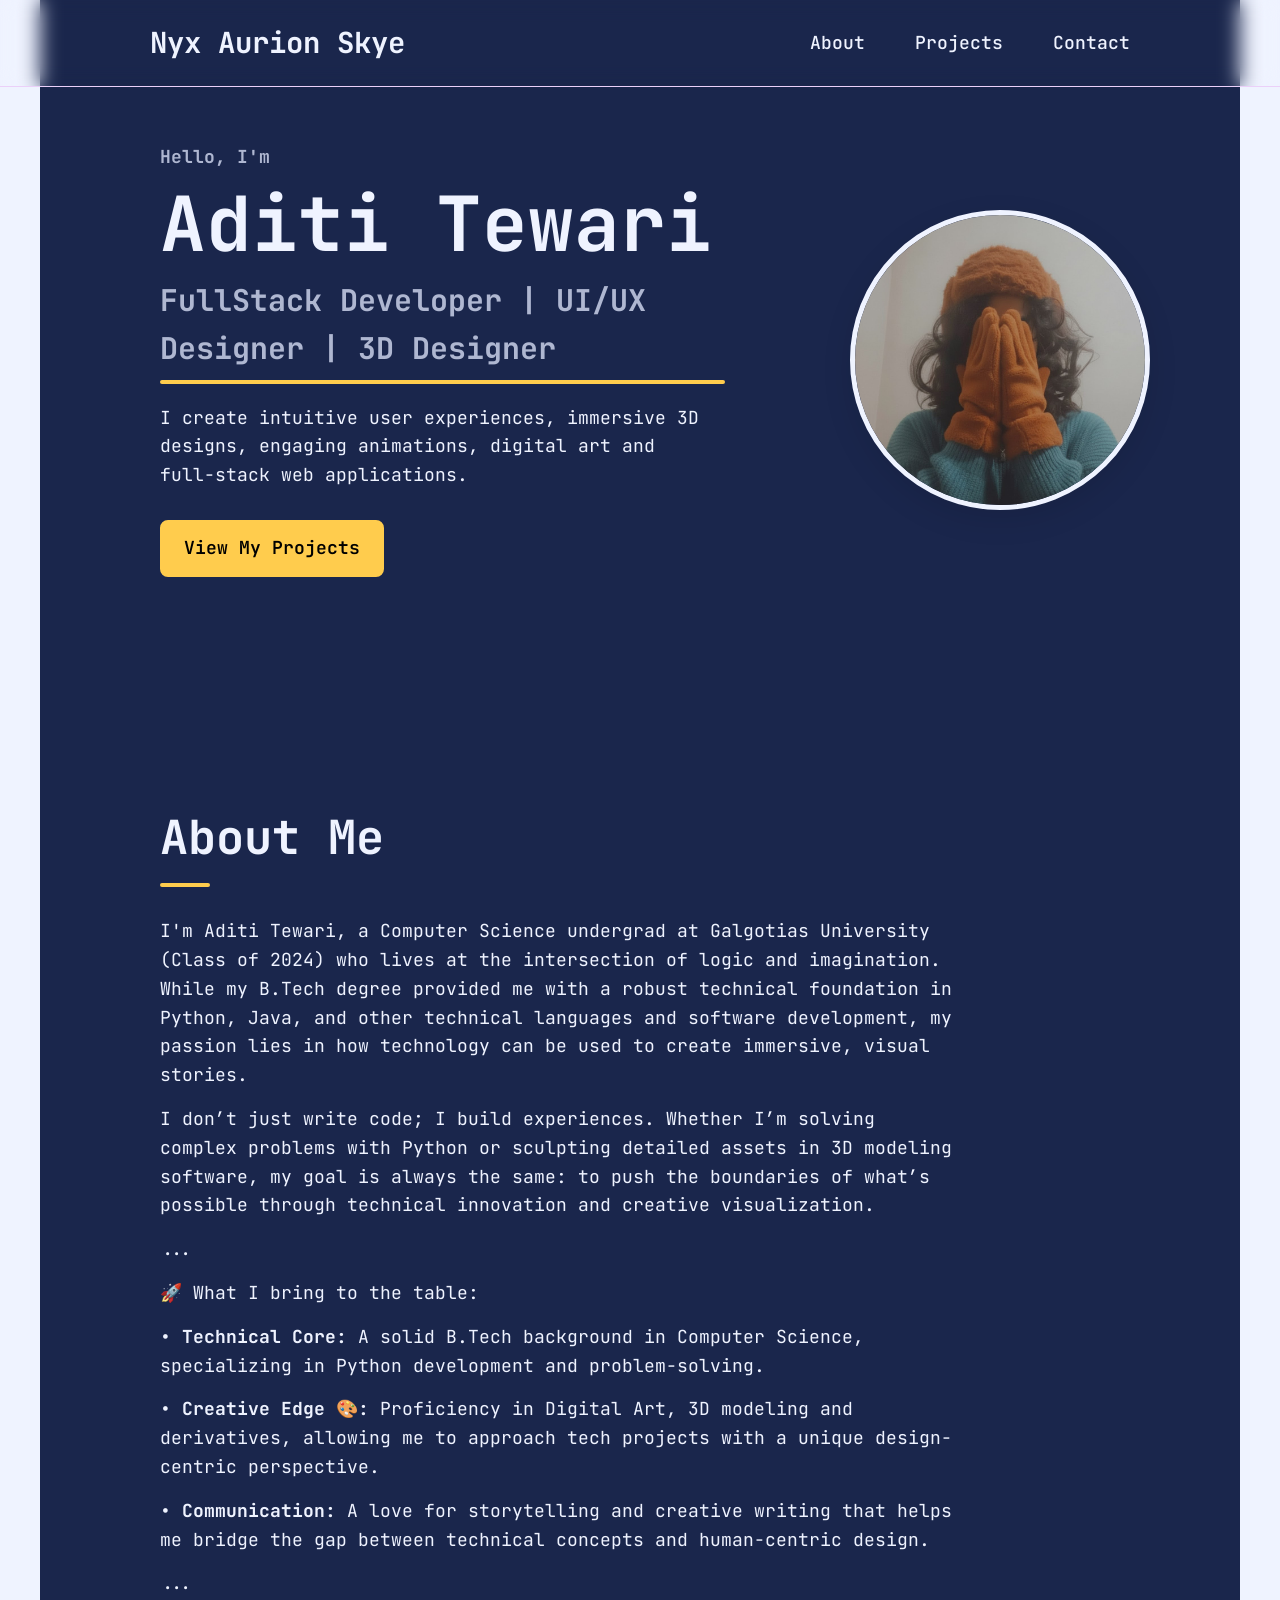
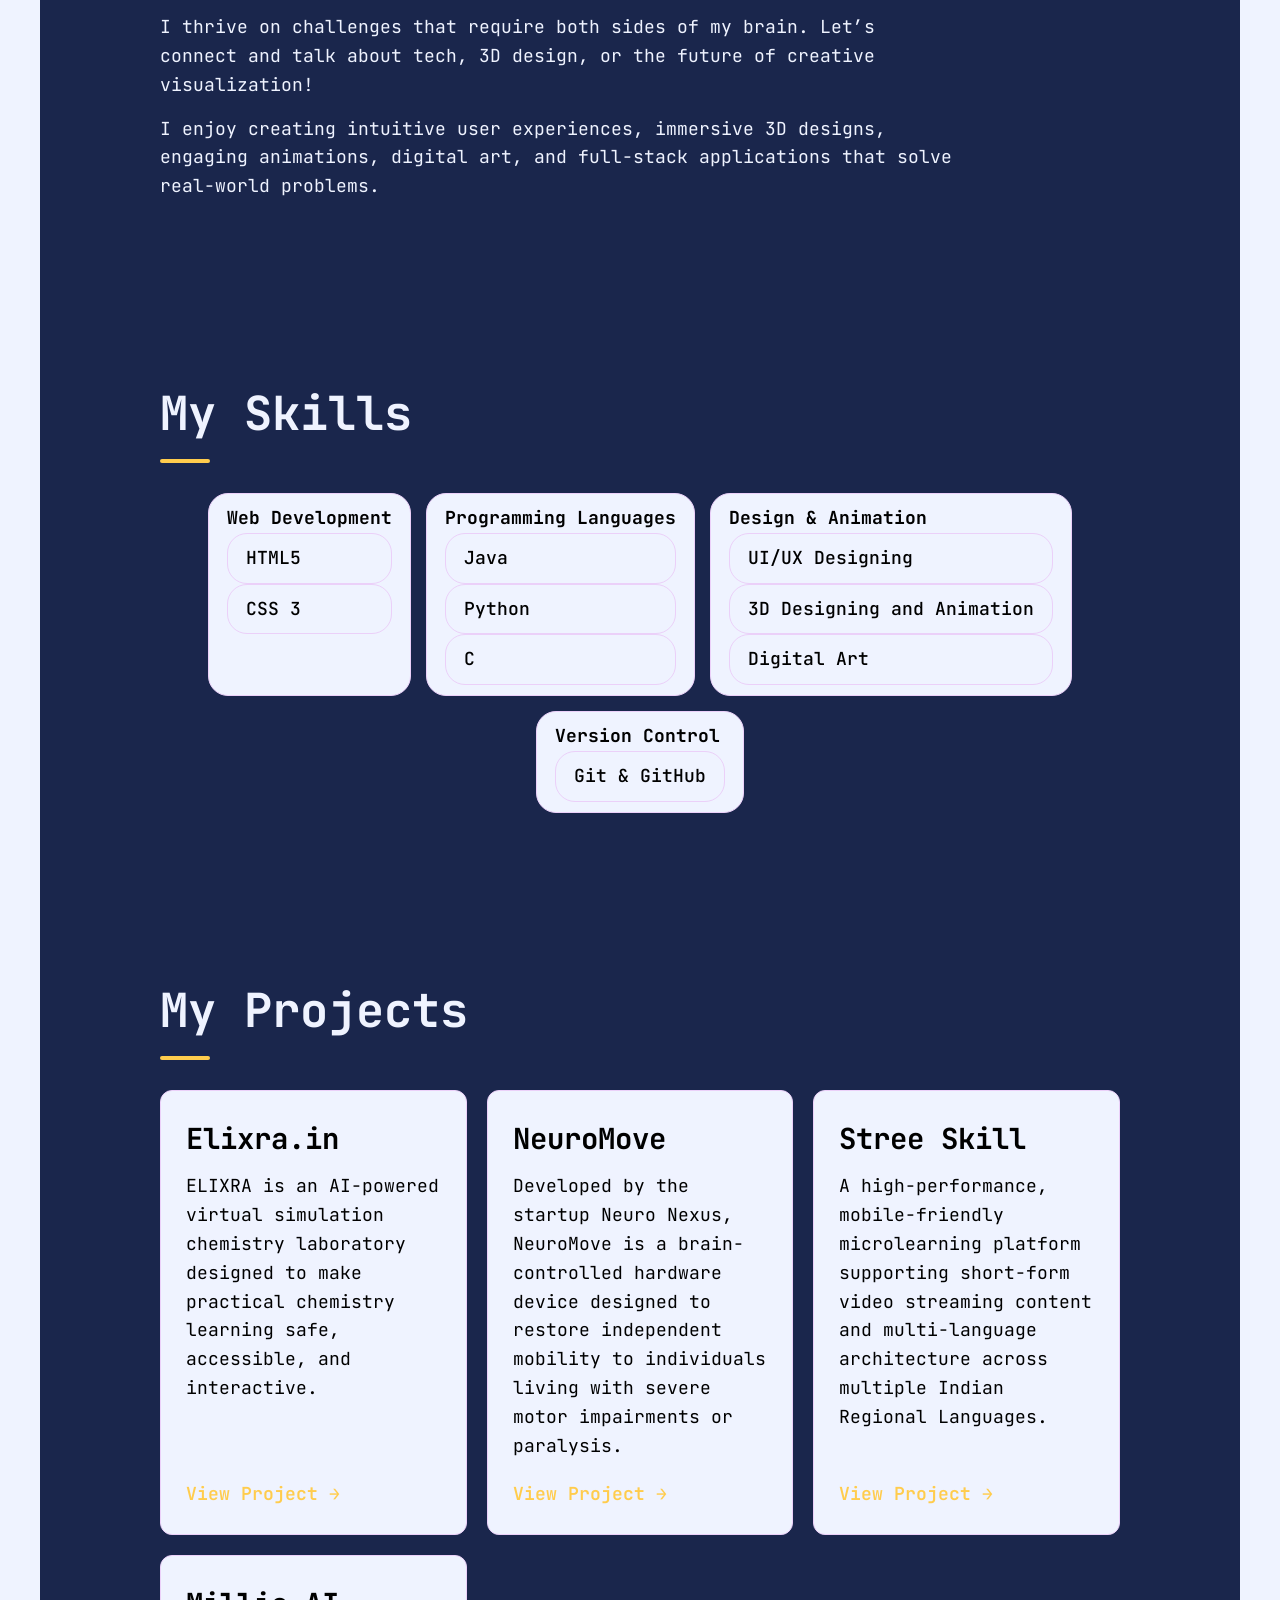
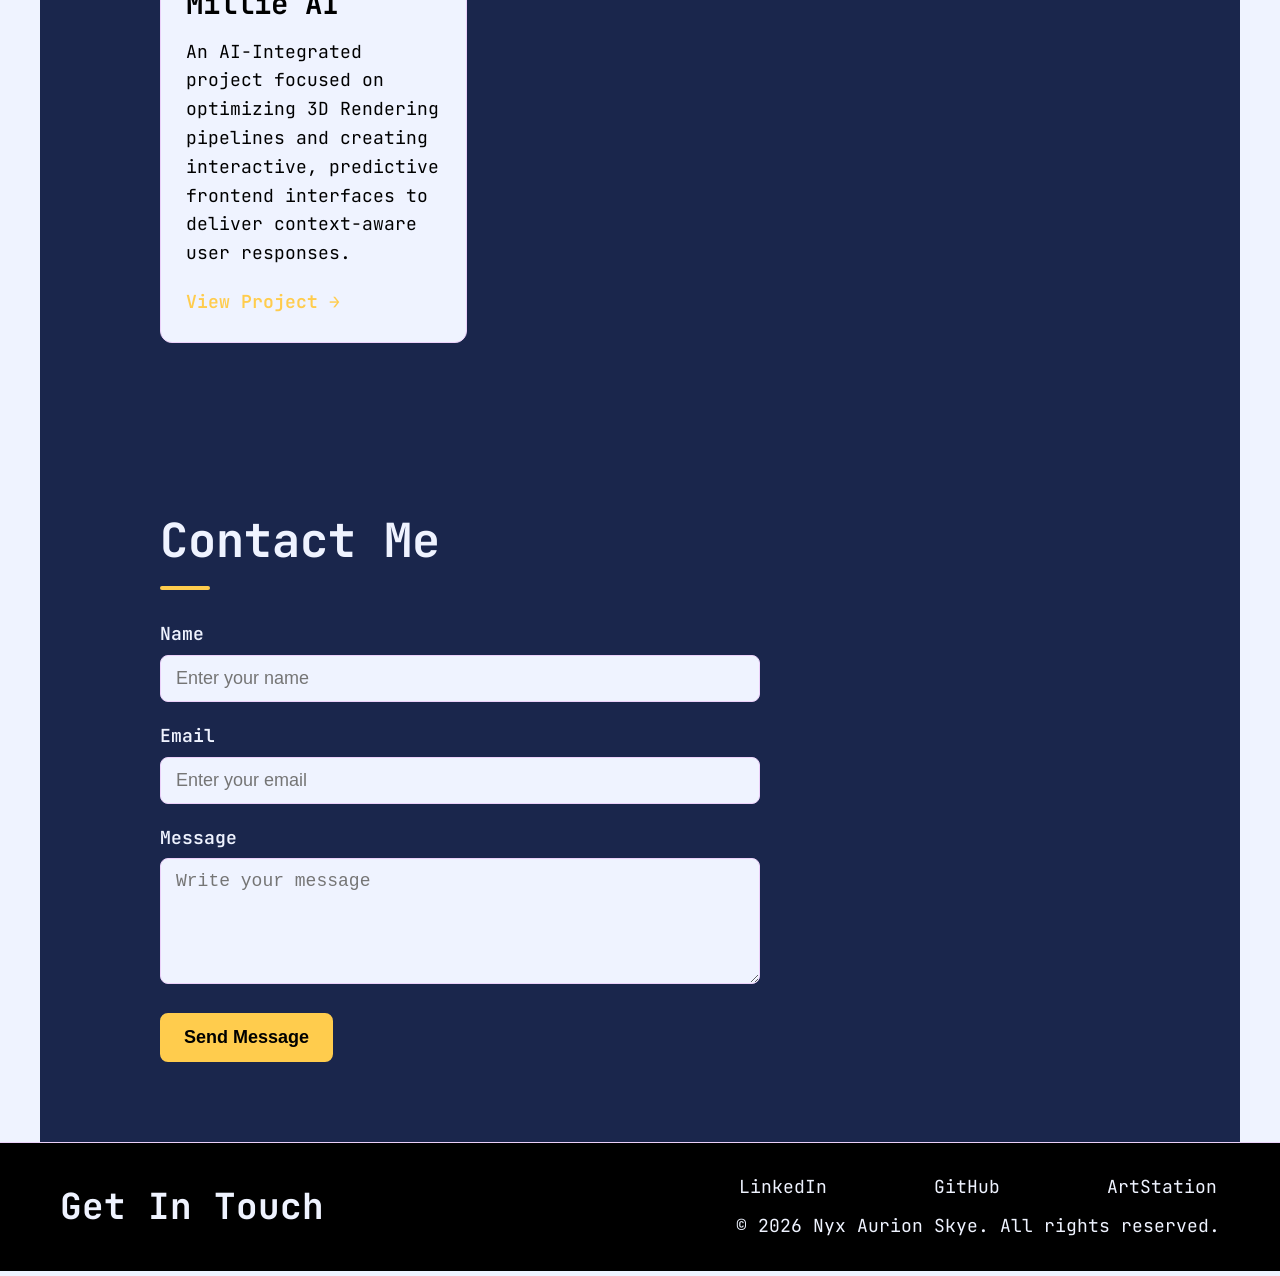
==== index.html @ 704d7456 "Portfolio Commit: Basic Changes" ====
<!DOCTYPE html>
<html lang="en">
    <head>
        <meta charset="UTF-8">
        <meta name="viewport" content="width=device-width, initial-scale=1.0"> 
        <meta name="description" content="Aditi Tewari(Nyx Aurion Skye) portfolio showcasing skills and projects.">

        <title>NyxSkye | Developer Portfolio</title>
        <link rel="stylesheet" href="styles.css">
        <link rel="preconnect" href="https://fonts.googleapis.com">
        <link rel="preconnect" href="https://fonts.gstatic.com" crossorigin>
        <link href="https://fonts.googleapis.com/css2?family=JetBrains+Mono:ital,wght@0,100..800;1,100..800&display=swap" rel="stylesheet">
    </head>
    <body>
        <header>
            <nav class="navbar">
                <a class="logo">Nyx Aurion Skye</a>
                <ul class="nav-links">
                    <li>
                        <a href="#about">About</a>
                    </li>
                    <li>
                        <a href="#projects">Projects</a>
                    </li>
                    <li>
                        <a href="#contact">Contact</a>
                    </li>
                </ul>
            </nav>
        </header>
        <main>
            <div class="container">
            <section class="hero">
                <div class="hero-content">
                    <p class="intro">Hello, I'm</p>
                    <h1>Aditi Tewari</h1>
                    <h2>FullStack Developer | UI/UX Designer | 3D Designer</h2>
                    <p class="hero-description">
                        I create intuitive user experiences, immersive 3D designs,
                        engaging animations, digital art and full-stack web applications.
                    </p>
                    <a href="#projects" class="btn">
                        View My Projects
                    </a>
                </div>
                <div class="hero-image">
                    <img
                        src="img_assets/profile.jpg"
                        alt="Profile photo of Aditi Tewari"
                    >
                </div>
            </section>
            <section id="about" class="section">
                <h2 class="section-title">About Me</h2>
                    <p>
                        I'm Aditi Tewari, a Computer Science undergrad at Galgotias University (Class of 2024) who lives at the intersection of logic and imagination. While my B.Tech degree provided me with a robust technical foundation in Python, Java, and other technical languages and software development, my passion lies in how technology can be used to create immersive, visual stories.
                    </p>
                    <p>
                        I don’t just write code; I build experiences. Whether I’m solving complex problems with Python or sculpting detailed assets in 3D modeling software, my goal is always the same: to push the boundaries of what’s possible through technical innovation and creative visualization.
                    </p>
                    <p> ... </p>
                    <p>
                        🚀 What I bring to the table:
                    </p>
                    <p>
                        <strong>• Technical Core:</strong> A solid B.Tech background in Computer Science, specializing in Python development and problem-solving.
                    </p>
                    <p>
                        <strong>• Creative Edge 🎨:</strong> Proficiency in Digital Art, 3D modeling and derivatives, allowing me to approach tech projects with a unique design-centric perspective.
                    </p>
                    <p>
                        <strong>• Communication:</strong> A love for storytelling and creative writing that helps me bridge the gap between technical concepts and human-centric design.
                    </p>
                    <p> ... </p>
                    <p>
                        I thrive on challenges that require both sides of my brain. Let’s connect and talk about tech, 3D design, or the future of creative visualization!
                    </p>
                <p>
                    I enjoy creating intuitive user experiences, immersive
                    3D designs, engaging animations, digital art, and
                    full-stack applications that solve real-world problems.
                </p>
            </section>
            <section id="skills" class="section">
                <h2 class="section-title">My Skills</h2>
                <ul class="skills-list">
                    <li>
                        <strong>Web Development</strong>
                        <ul>
                            <li>HTML5</li>
                            <li>CSS 3</li>
                        </ul>
                    </li>
                    <li>
                        <strong>Programming Languages</strong>
                        <ul>
                            <li>Java</li>
                            <li>Python</li>
                            <li>C</li>
                        </ul>
                    </li>
                    <li>
                        <strong>Design &amp; Animation</strong>
                        <ul>
                            <li>UI/UX Designing</li>
                            <li>3D Designing and Animation</li>
                            <li>Digital Art</li>
                        </ul>
                    </li>
                    <li>
                        <strong>Version Control</strong>
                        <ul>
                            <li>Git &amp; GitHub</li>
                        </ul>
                    </li>
                </ul>
            </section>
            <section id="projects" class="section">
                <h2 class="section-title">My Projects</h2>
                <div class="projects">
                    <article class="project-card">
                        <h3>Elixra.in</h3>
                        <p>
                            ELIXRA is an AI-powered virtual simulation  chemistry laboratory 
                            designed to make practical chemistry learning safe, accessible, 
                            and interactive. 
                        </p>
                        <a href="#" class="project-link">
                            View Project →
                        </a>
                    </article>
                    <article class="project-card">
                        <h3>NeuroMove</h3>
                        <p>
                            Developed by the startup Neuro Nexus, NeuroMove is a 
                            brain-controlled hardware device designed to restore 
                            independent mobility to individuals living with severe 
                            motor impairments or paralysis. 
                        </p>
                        <a href="#" class="project-link">
                            View Project →
                        </a>
                    </article>
                    <article class="project-card">
                        <h3>Stree Skill</h3>
                        <p>
                            A high-performance, mobile-friendly microlearning 
                            platform supporting short-form video streaming content 
                            and multi-language architecture across multiple Indian 
                            Regional Languages.
                        </p>
                        <a href="#" class="project-link">
                            View Project →
                        </a>
                    </article>
                    <article class="project-card">
                        <h3>Millie AI</h3>
                        <p>
                            An AI-Integrated project focused on optimizing 3D 
                            Rendering pipelines and creating interactive, 
                            predictive frontend interfaces to deliver 
                            context-aware user responses.
                        </p>
                        <a href="#" class="project-link">
                            View Project →
                        </a>
                    </article>
                </div>
            </section>
            <section id="contact" class="section">
                <h2 class="section-title">Contact Me</h2>
                <form class="contact-form">
                    <div class="form-group">
                        <label for="name">
                            Name
                        </label>
                        <input
                            type="text"
                            id="name"
                            name="name"
                            placeholder="Enter your name"
                        >
                    </div>
                    <div class="form-group">
                        <label for="email">
                            Email
                        </label>
                        <input
                            type="email"
                            id="email"
                            name="email"
                            placeholder="Enter your email"
                        >
                    </div>
                    <div class="form-group">
                        <label for="message">
                            Message
                        </label>
                        <textarea
                            id="message"
                            name="message"
                            rows="5"
                            placeholder="Write your message"
                        ></textarea>
                    </div>
                    <button type="submit" class="btn">
                        Send Message
                    </button>
                </form>
            </section>
            </div>
        </main>
        <footer>
            <div class="footer-content">
                <div class="footer-left">
                    <h1>Get In Touch</h1>
                </div>
                <div class="footer-right">
                    <div class="social-links">
                        <a href="linkedin.com/in/nyx-aurion-skye" target="_blank">LinkedIn</a>
                        <a href="github.com/NyxAurionSkye" target="_blank">GitHub</a>
                        <a href="artstation.com/nyxaurionskye" target="_blank">ArtStation</a>
                    </div>
                    <p> © 2026 Nyx Aurion Skye. All rights reserved.</p>
                </div>
            </div>
        </footer>
    </body>
</html>
---- styles.css ----
/* ==================== CSS VARIABLES ==================== */

:root {
    /* Button and hover */
    --primary: #FFCC4D;
    --primary-dark: #1A264C;
    /* Text of 3 types */
    --text: #EFF3FF;
    --dark-text: #000000;
    --light-text: #AFB7D1;
    /* Main Background */
    --background: #EFF3FF;
    /* Card, Form, and Border */
    --white: #EFF3FF;
    --border: #EBD0F9;

    --footer: #000000;
}


/* ==================== RESET ==================== */

* {
    margin: 0;
    padding: 0;
    box-sizing: border-box;
}


/* ==================== GLOBAL STYLES ==================== */

html {
    scroll-behavior: smooth;
}

body {
    font-family: 'JetBrains Mono', monospace;
    font-size: 18px;
    line-height: 1.6;
    color: var(--dark-text);
    background-color: var(--background);
}

a {
    color: inherit;
    text-decoration: none;
}

ul {
    list-style: none;
}

img {
    max-width: 100%;
    display: block;
}


/* ==================== HEADER ==================== */

header {
    position: fixed;
    top: 0;
    left: 0;
    right: 0;
    z-index: 1000;
    backdrop-filter: blur(10px);
    border-bottom: 1px solid var(--border);
}

.navbar {
    max-width: 1100px;
    margin: auto;
    padding: 20px 60px;
    display: flex;
    justify-content: space-between;
    align-items: center;
}

.logo {
    color: var(--text);
    font-size: 29px;
    font-weight: bold;
}

.nav-links {
    display: flex;
    gap: 50px;
}

.nav-links a {
    color: var(--text);
    font-weight: 500;
    transition: color 0.2s ease;
}

.nav-links a:hover {
    color: var(--light-text);
}


/* ==================== Container ==================== */
.container{
    background-color: var(--primary-dark);
    width: calc(100% - 80px);
    margin: 0 auto;
}

/* ==================== HERO ==================== */

.hero {
    max-width: 1100px;
    min-height: 80vh;
    margin: auto;
    padding: 80px 40px;
    display: flex;
    justify-content: space-between;
    align-items: center;
    gap: 25px;
}

.hero-content {
    padding: 30px;
    flex: 1;
}

.intro {
    color: var(--light-text);
    font-size: 18px;
    font-weight: bold;
}

.hero h1 {
    color: var(--text);
    font-size: 76px;
    line-height: 1.1;
    margin: 10px 0;
}

.hero h2 {
    color: var(--light-text);
    font-size: 30px;
    margin-bottom: 20px;
}

.hero h2::after {
    content: "";
    display: block;
    width: calc(100% - 70px);
    height: 4px;
    margin-top: 8px;
    background-color: var(--primary);
    border-radius: 5px;
}

.hero-description {
    max-width: 550px;
    color: var(--text);
    margin-bottom: 30px;
}

.hero-image {
    flex: 0 0 300px;
}

.hero-image img {
    width: 300px;
    height: 300px;
    object-fit: cover;
    border-radius: 50%;
    border: 5px solid var(--white);
    box-shadow: 0 10px 30px rgba(0, 0, 0, 0.1);
}


/* ==================== BUTTON ==================== */

.btn {
    display: inline-block;
    padding: 12px 22px;
    color: var(--dark-text);
    background-color: var(--primary);
    border: 2px solid var(--primary);
    border-radius: 8px;
    font-size: 18px;
    font-weight: 600;
    cursor: pointer;
    transition:
        background-color 0.2s ease,
        transform 0.2s ease;
}

.btn:hover {
    color: var(--primary);
    background-color: var(--primary-dark);
    transform: translateY(-2px);
}


/* ==================== COMMON SECTION ==================== */

.section {
    max-width: 1100px;
    margin: auto;
    padding: clamp(48px, 7vw, 80px) clamp(20px, 6vw, 70px);
}

.section-title {
    position: relative;
    color: var(--text);
    font-size: 47px;
    margin-bottom: 30px;
}

.section-title::after {
    content: "";
    display: block;
    width: 50px;
    height: 4px;
    margin-top: 8px;
    background-color: var(--primary);
    border-radius: 5px;
}


/* ==================== ABOUT ==================== */

#about p {
    max-width: 800px;
    color: var(--text);
    margin-bottom: 15px;
}


/* ==================== SKILLS ==================== */

.skills-list {
    display: flex;
    flex-wrap: wrap;
    justify-content: center;
    gap: 15px;
}

.skills-list li {
    padding: 10px 18px;
    background-color: var(--white);
    border: 1px solid var(--border);
    border-radius: 20px;
    font-weight: 500;
    transition:
        transform 0.2s ease,
        box-shadow 0.2s ease;
}

.skills-list li:hover {
    transform: translateY(-3px);
    box-shadow: 0 5px 15px rgba(0, 0, 0, 0.08);
}


/* ==================== PROJECTS ==================== */

.projects {
    display: grid;
    grid-template-columns: repeat(3, 1fr);
    justify-items: center;
    gap: 20px;
}

.project-card {
    min-height: 250px;
    padding: 25px;
    display: flex;
    flex-direction: column;
    background-color: var(--white);
    border: 1px solid var(--border);
    border-radius: 12px;
    transition:
        transform 0.2s ease,
        box-shadow 0.2s ease;
}

.project-card:hover {
    transform: translateY(-5px);
    box-shadow: 0 10px 25px rgba(0, 0, 0, 0.08);
}

.project-card h3 {
    color: var(--dark-text);
    font-size: 29px;
    margin-bottom: 10px;
}

.project-card p {
    color: var(--dark-text);
    margin-bottom: 20px;
}

.project-link {
    margin-top: auto;
    color: var(--primary);
    font-weight: 600;
}

.project-link:hover {
    color: var(--primary-dark);
}


/* ==================== CONTACT FORM ==================== */

.contact-form {
    max-width: 600px;
}

.form-group {
    margin-bottom: 20px;
}

.form-group label {
    display: block;
    margin-bottom: 6px;
    color: var(--text);
    font-weight: 600;
}

.form-group input,
.form-group textarea {
    width: 100%;
    padding: 12px 15px;
    border: 1px solid var(--border);
    border-radius: 8px;
    background-color: var(--white);
    font-size: 18px;
    outline: none;
    transition: border-color 0.2s ease;
}

.form-group input:focus,
.form-group textarea:focus {
    border-color: var(--primary);
}

.form-group textarea {
    resize: vertical;
}


/* ==================== FOOTER ==================== */

footer {
    padding: 30px 20px;
    text-align: center;
    color: var(--text);
    background-color: var(--footer);
    border-top: 1px solid var(--border);
}

.footer-content {
    display: flex;
    justify-content: space-between; 
    align-items: center;
    max-width: 1200px;
    margin: 0 auto;
    padding: 0 20px;
}

.footer-left {
    text-align: left;
}

.footer-right {
    text-align: right;
}

.social-links {
    padding-bottom: 10px;
    display: flex;
    justify-content: center;
    gap: 107px;
}

.social-links a:hover {
    color: var(--light-text);
}


/* ==================== RESPONSIVE DESIGN ==================== */

@media (max-width: 768px) {

    /* Navbar */

    .navbar {
        flex-direction: column;
        gap: 20px;
    }

    .nav-links {
        gap: 15px;
        flex-wrap: wrap;
        justify-content: center;
    }


    /* Hero */

    .hero {
        flex-direction: column;
        text-align: center;
        padding-top: 60px;
    }

    .hero h1 {
        font-size: 76px;
    }

    .hero h2 {
        font-size: 29px;
    }

    .hero-description {
        margin-left: auto;
        margin-right: auto;
    }

    .hero-image {
        flex: none;
    }


    /* Projects */

    .projects {
        grid-template-columns: 1fr;
    }

}
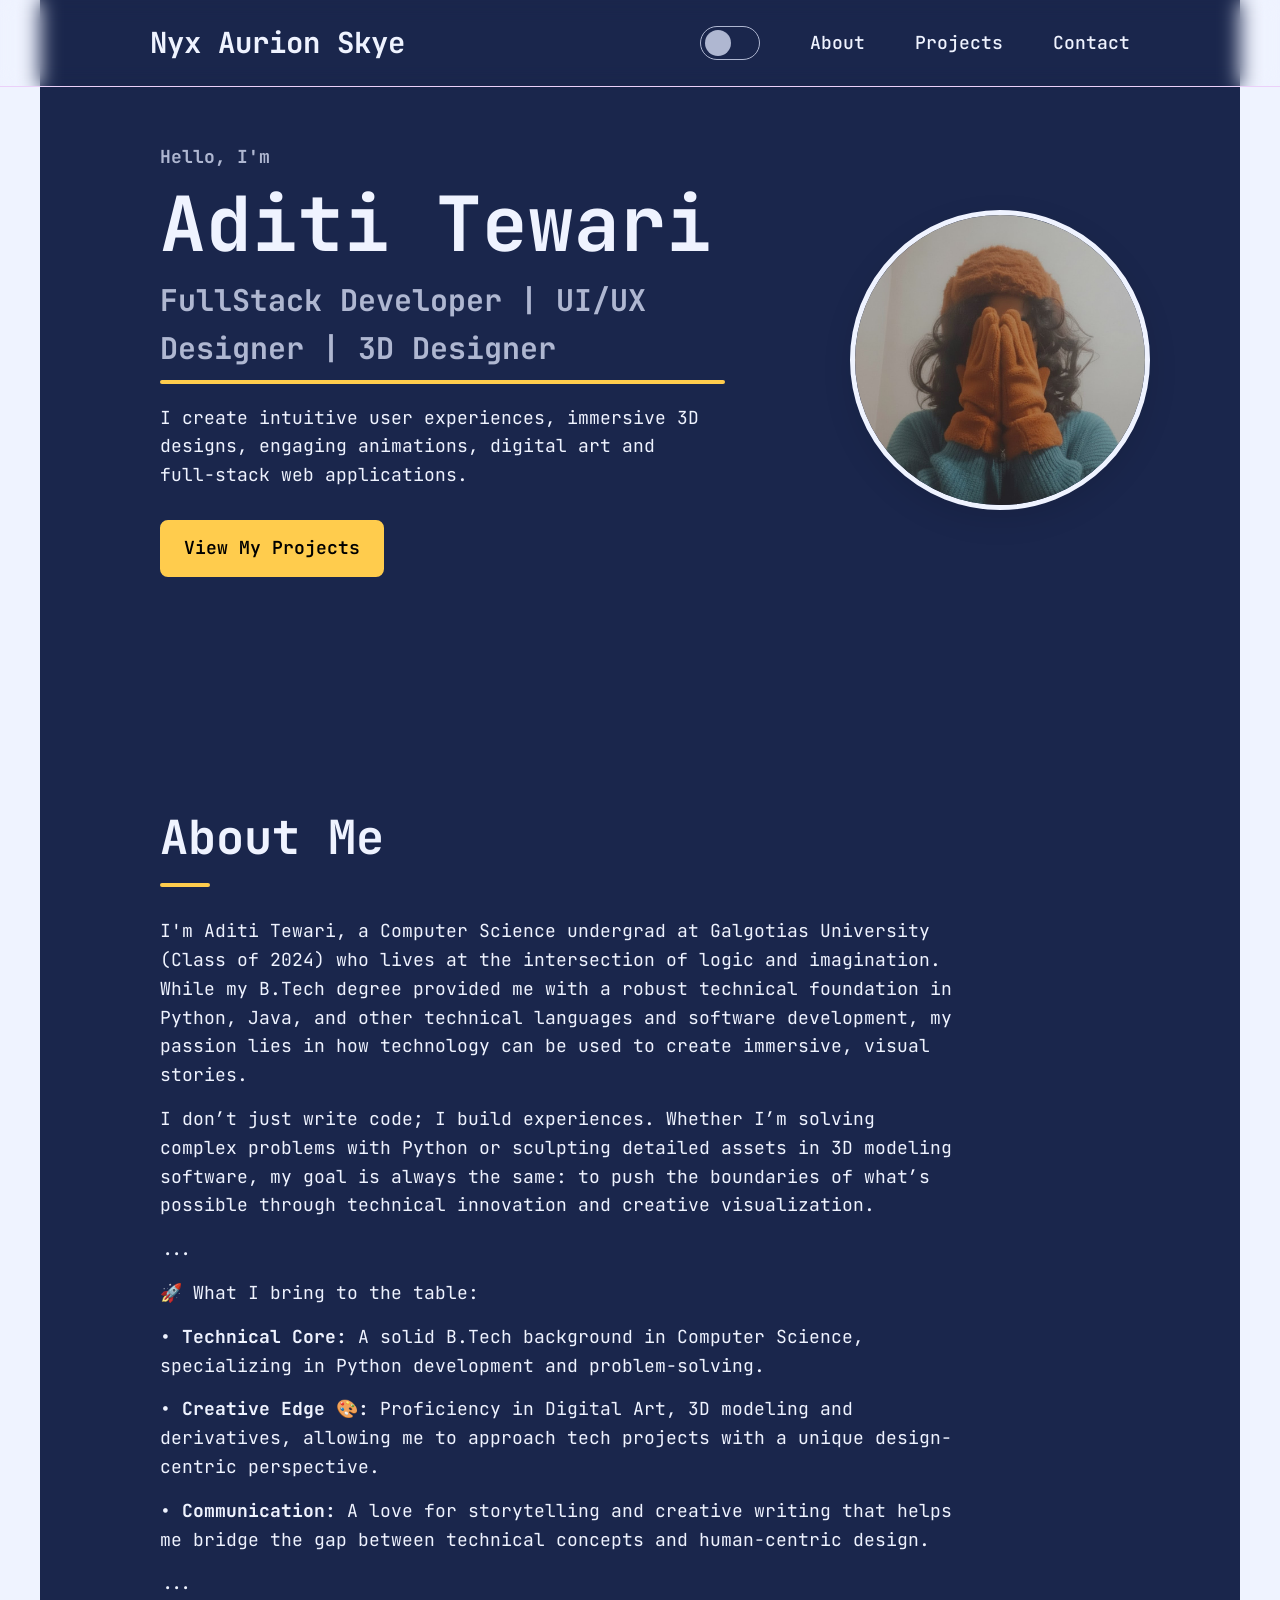
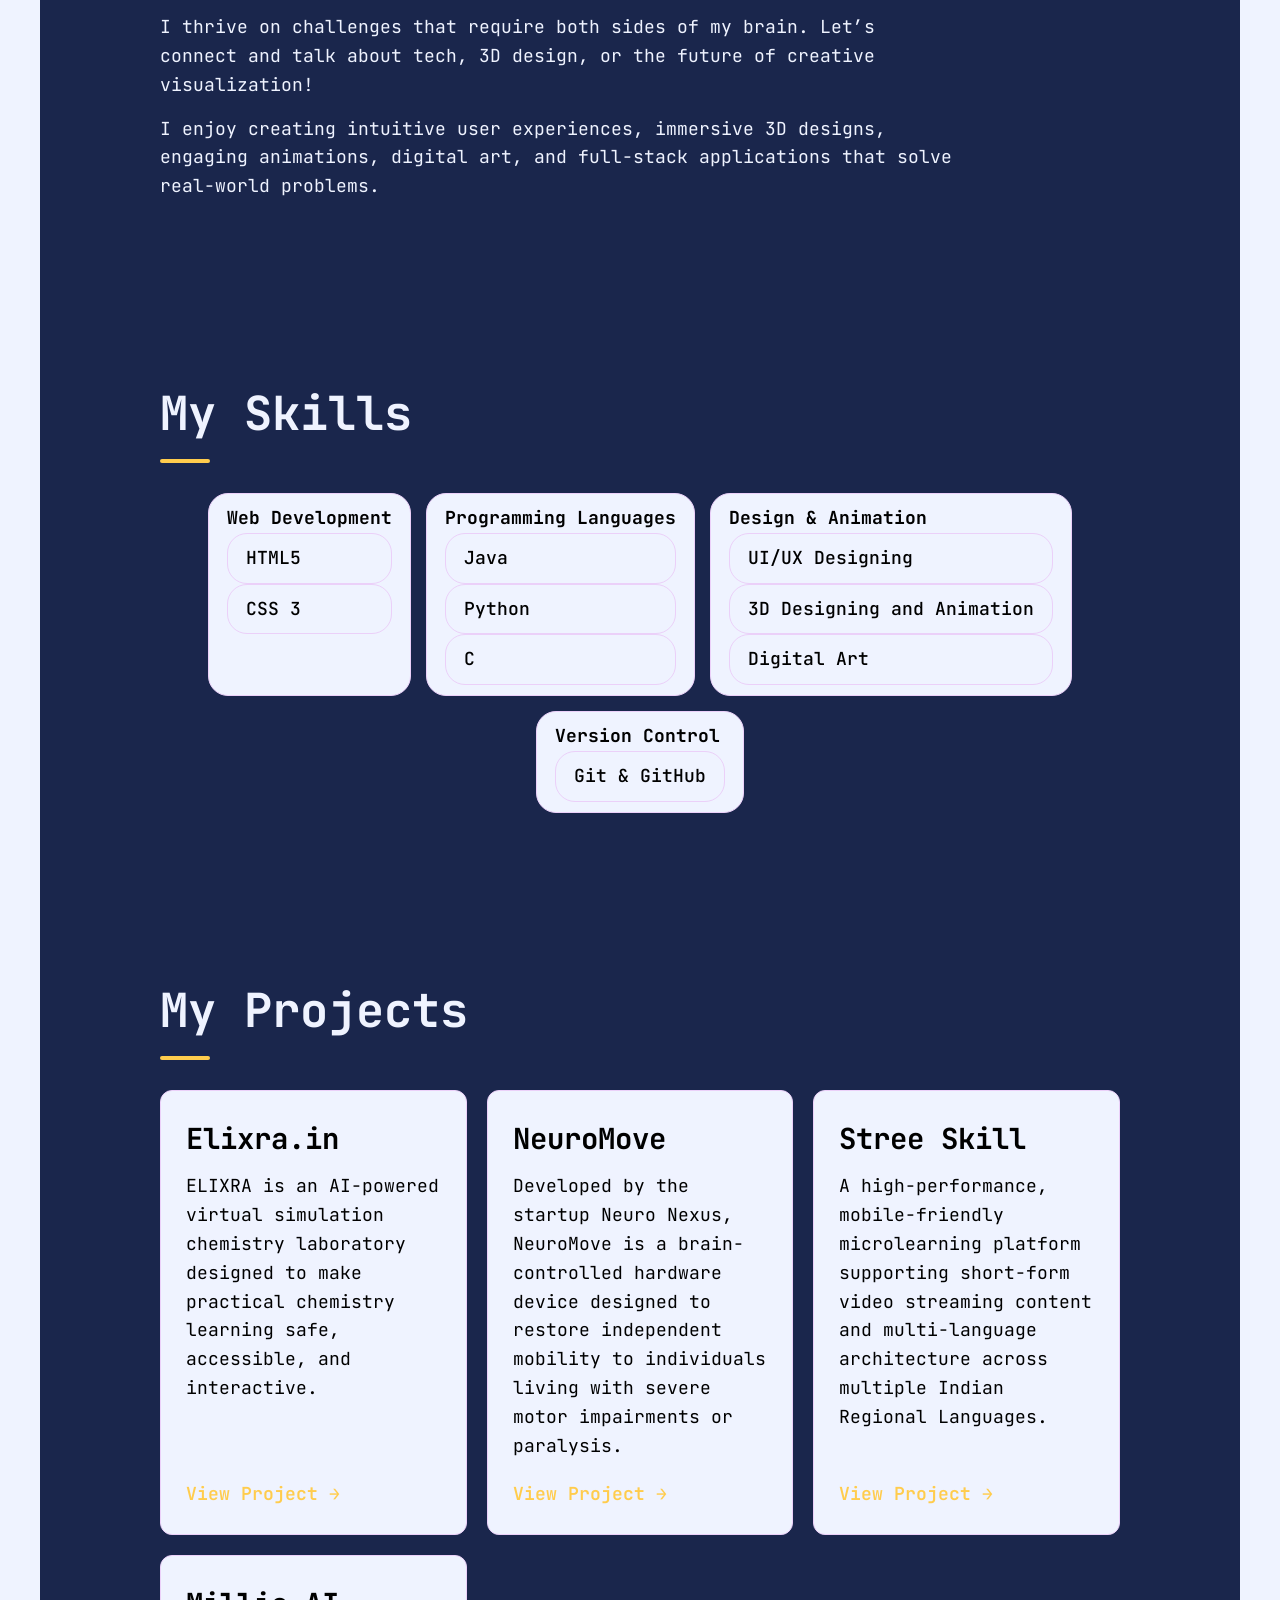
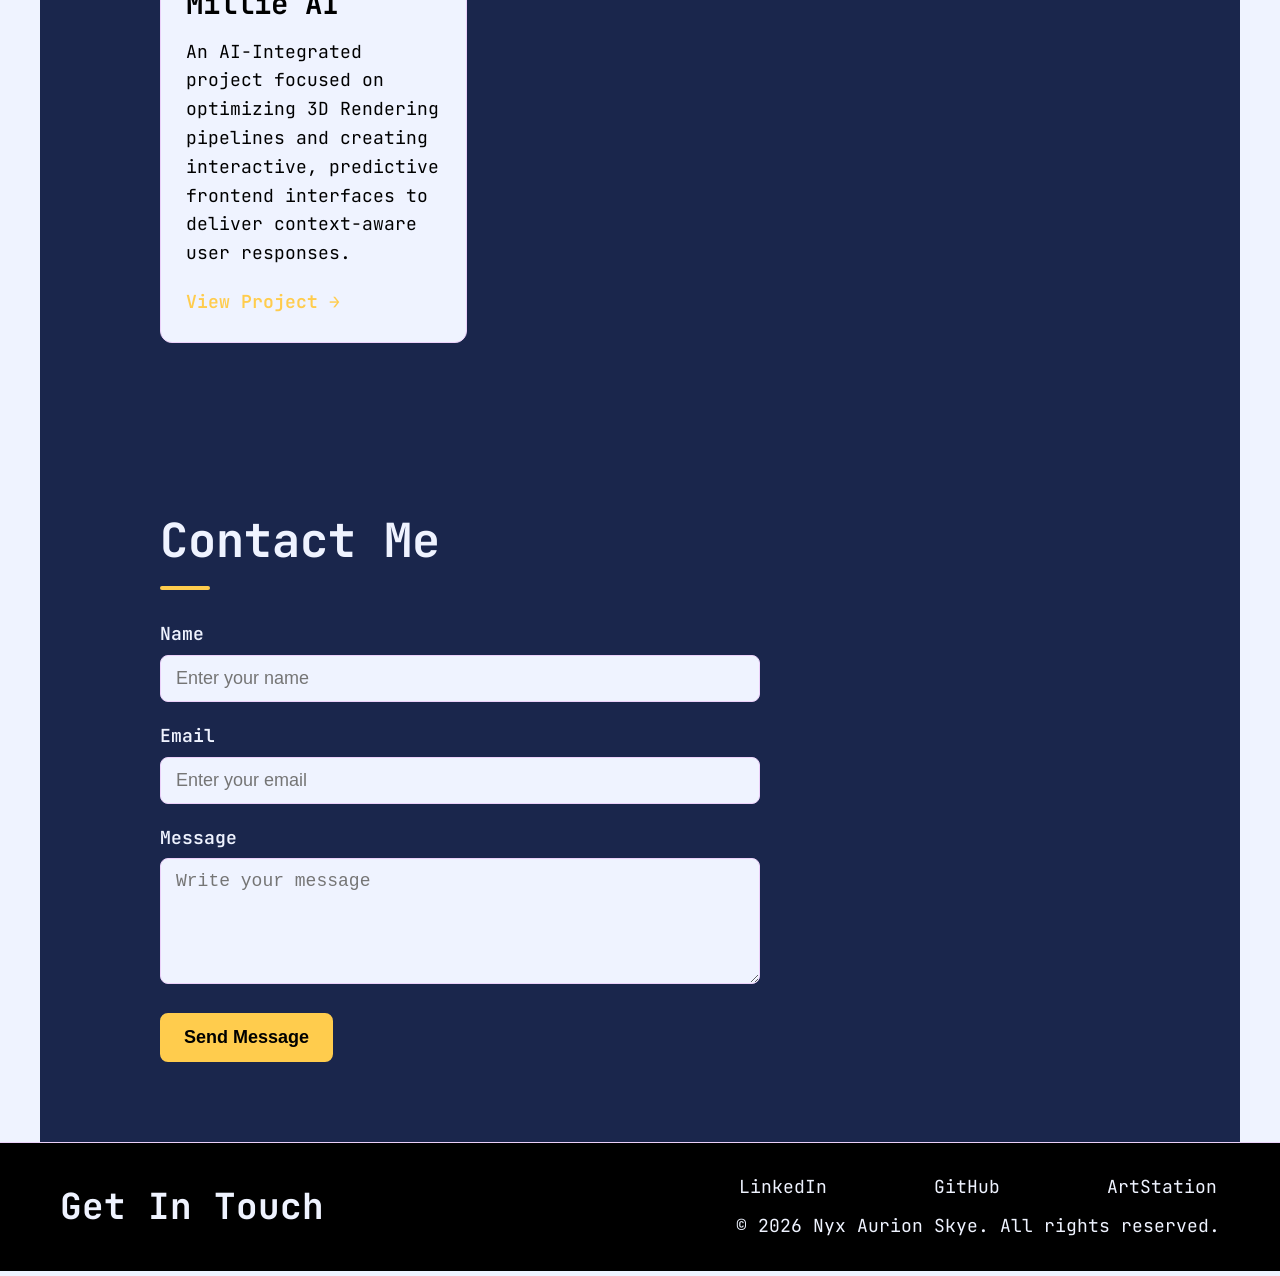
==== commit 5d79f71f: "Portfolio Commit: Adding toggle" ====
--- a/index.html
+++ b/index.html
@@ -16,6 +16,10 @@
             <nav class="navbar">
                 <a class="logo">Nyx Aurion Skye</a>
                 <ul class="nav-links">
+                    <label class="switch">
+                        <input type="checkbox">
+                            <a href="index1.html" class="slider round"></a>
+                    </label>
                     <li>
                         <a href="#about">About</a>
                     </li>
@@ -217,9 +221,9 @@
                 </div>
                 <div class="footer-right">
                     <div class="social-links">
-                        <a href="linkedin.com/in/nyx-aurion-skye" target="_blank">LinkedIn</a>
-                        <a href="github.com/NyxAurionSkye" target="_blank">GitHub</a>
-                        <a href="artstation.com/nyxaurionskye" target="_blank">ArtStation</a>
+                        <a href="https://linkedin.com/in/nyx-aurion-skye" target="_blank">LinkedIn</a>
+                        <a href="https://github.com/NyxAurionSkye" target="_blank">GitHub</a>
+                        <a href="https://www.artstation.com/nyxaurionskye" target="_blank">ArtStation</a>
                     </div>
                     <p> © 2026 Nyx Aurion Skye. All rights reserved.</p>
                 </div>
--- a/styles.css
+++ b/styles.css
@@ -85,6 +85,7 @@
 
 .nav-links {
     display: flex;
+    align-items: center;
     gap: 50px;
 }
 
@@ -96,6 +97,69 @@
 
 .nav-links a:hover {
     color: var(--light-text);
+}
+
+
+/* ==================== SLIDER ==================== */
+
+.switch {
+    position: relative;
+    display: inline-block;
+    width: 60px;
+    height: 34px;
+}
+
+/* Hide default HTML checkbox */
+.switch input {
+    opacity: 0;
+    width: 0;
+    height: 0;
+}
+
+/* The slider */
+.slider {
+    position: absolute;
+    cursor: pointer;
+    top: 0;
+    left: 0;
+    right: 0;
+    bottom: 0;
+    background-color: var(--primary-dark);
+    border: 1px solid var(--light-text);
+    transition: .4s;
+}
+
+.slider:before {
+    position: absolute;
+    content: "";
+    height: 26px;
+    width: 26px;
+    left: 4px;
+    top: 50%;
+    background-color: var(--light-text);
+    transition: .4s;
+    transform: translateY(-50%);
+}
+
+input:checked + .slider {
+  background-color: var(--white);
+}
+
+input:focus + .slider {
+  box-shadow: 0 0 5px var(--light-text);
+}
+
+input:checked + .slider:before {
+    transform: translate(26px, -50%);
+}
+
+/* Rounded sliders */
+.slider.round {
+    border-radius: 34px;
+}
+
+.slider.round:before {
+    border-radius: 50%;
 }
 
 
